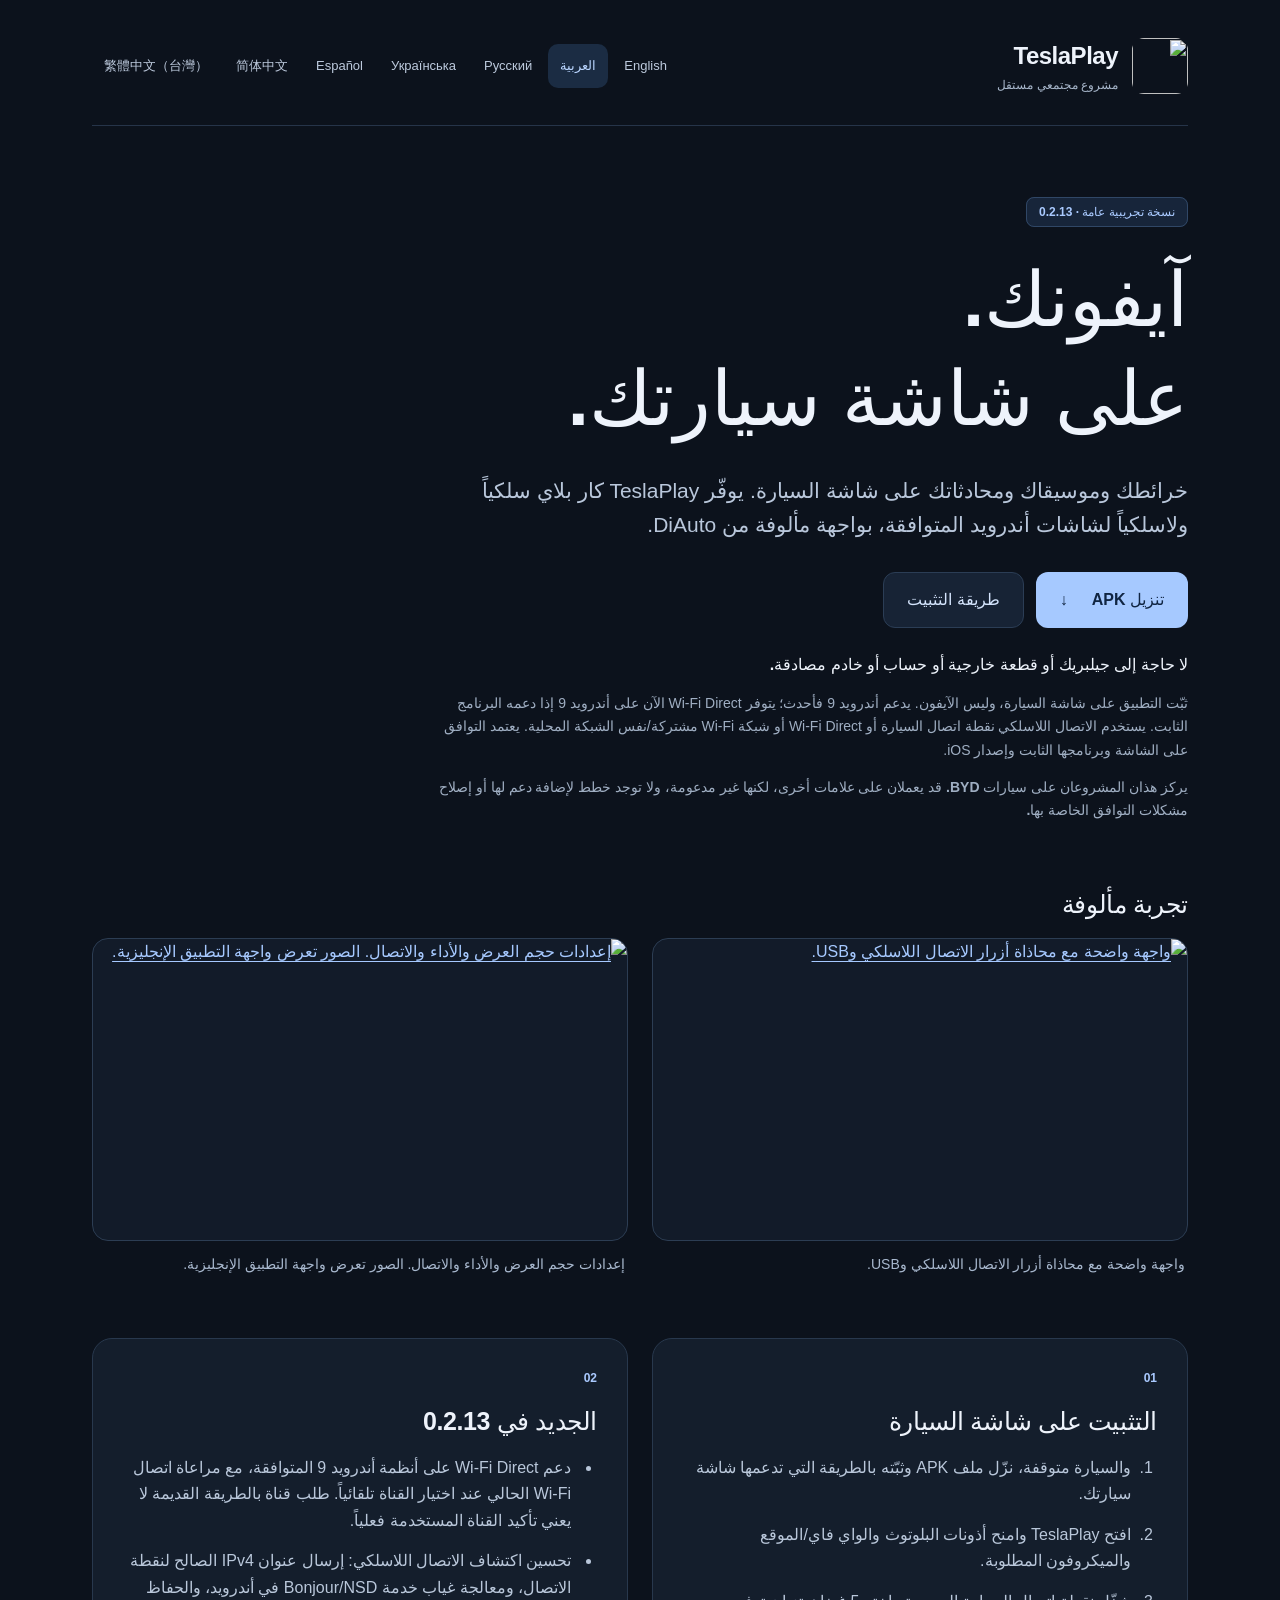
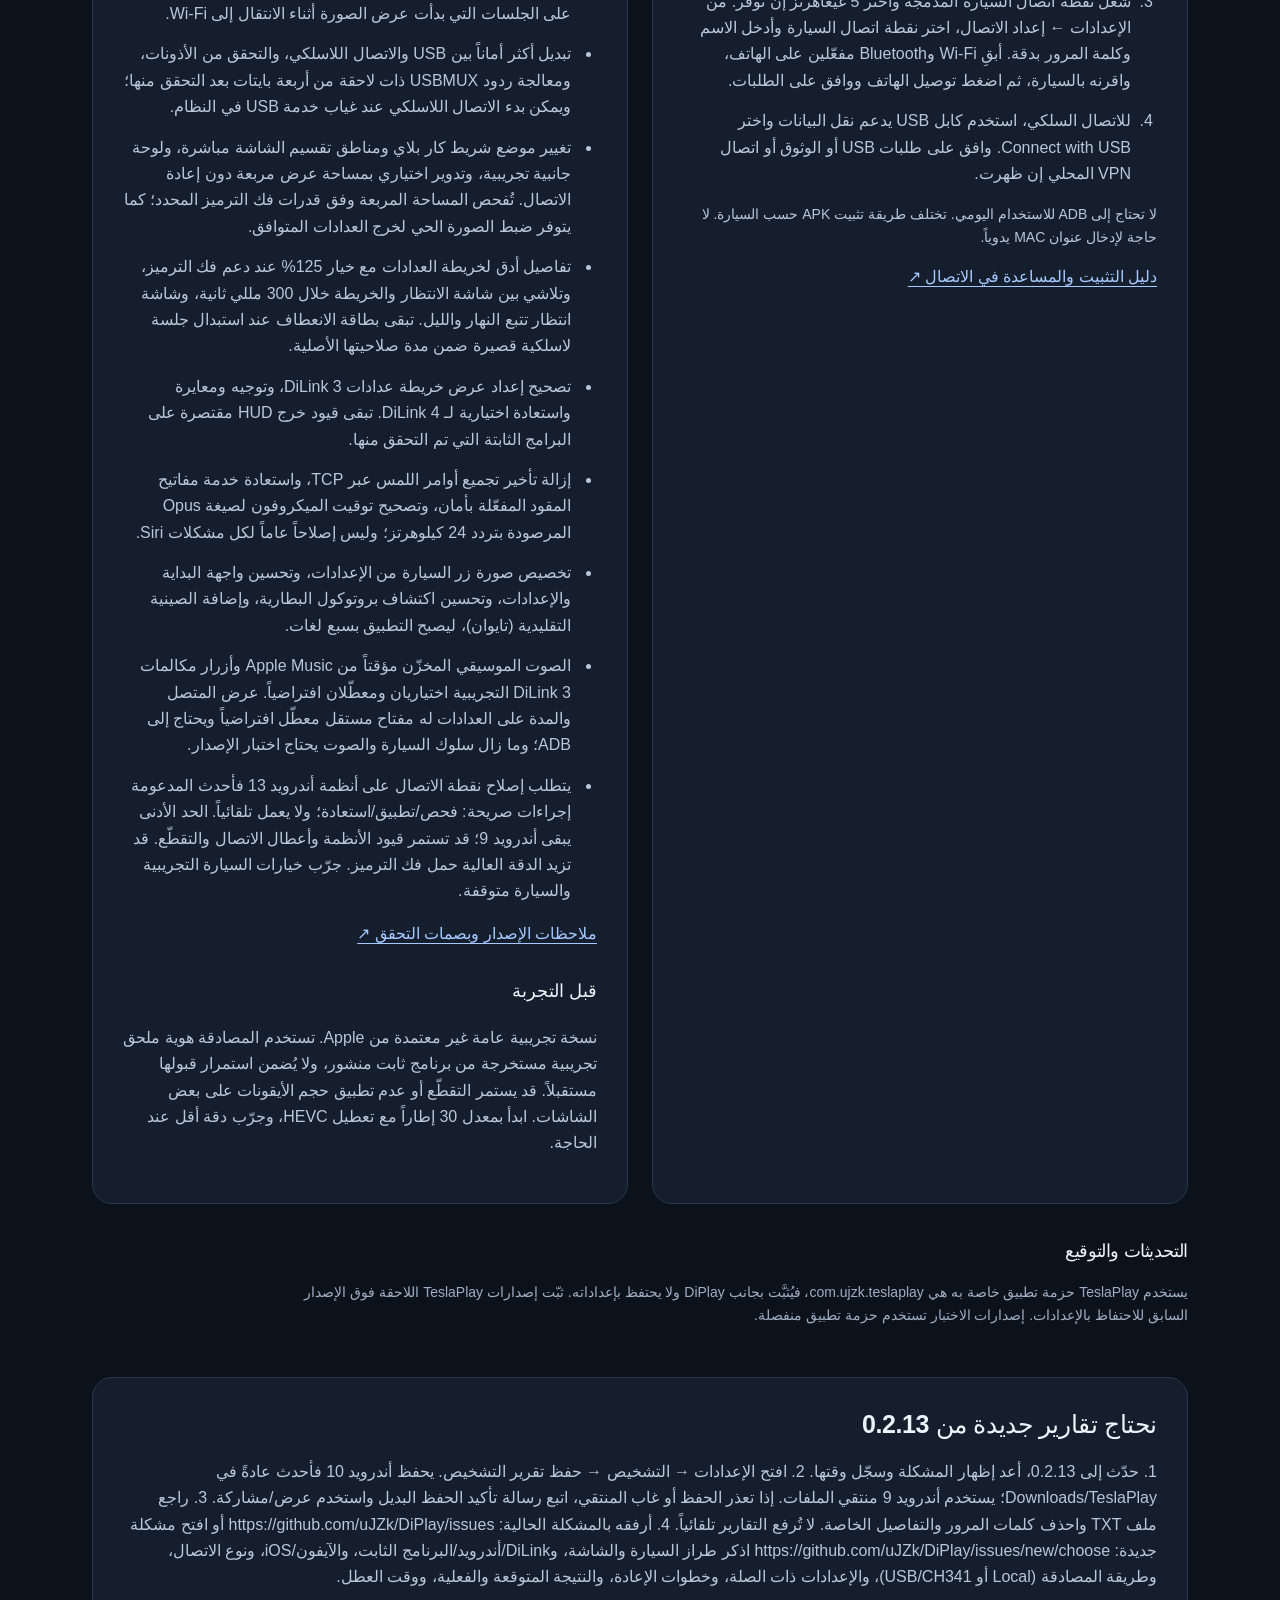
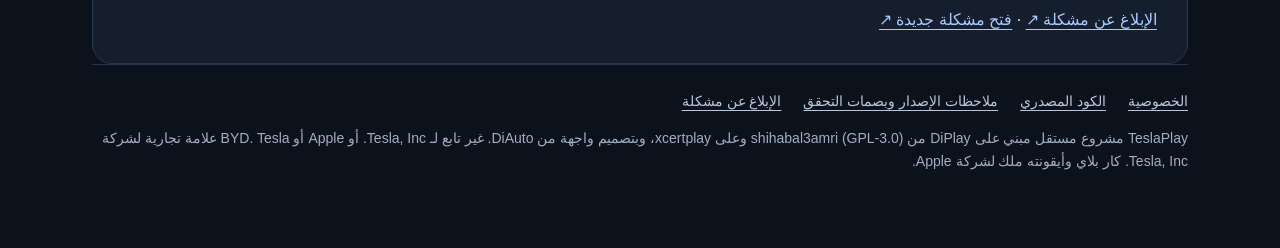
==== site/ar/index.html @ d940fe67 "Rename the project to TeslaPlay with its own application ID Every name a user sees is now TeslaPlay." ====
<!doctype html>
<html lang="ar" dir="rtl"><head><meta charset="utf-8"><meta name="viewport" content="width=device-width,initial-scale=1">
<title>TeslaPlay · تنزيل APK</title><meta name="description" content="خرائطك وموسيقاك ومحادثاتك على شاشة السيارة. يوفّر TeslaPlay كار بلاي سلكياً ولاسلكياً لشاشات أندرويد المتوافقة، بواجهة مألوفة من DiAuto."><meta name="theme-color" content="#0c121c">
<link rel="icon" href="../assets/icon.png"><link rel="stylesheet" href="../assets/site.css"><link rel="canonical" href="https://ujzk.github.io/DiPlay/ar/"><link rel="alternate" hreflang="en" href="https://ujzk.github.io/DiPlay/"><link rel="alternate" hreflang="ar" href="https://ujzk.github.io/DiPlay/ar/"><link rel="alternate" hreflang="ru" href="https://ujzk.github.io/DiPlay/ru/"><link rel="alternate" hreflang="uk" href="https://ujzk.github.io/DiPlay/uk/"><link rel="alternate" hreflang="es" href="https://ujzk.github.io/DiPlay/es/"><link rel="alternate" hreflang="zh-Hans" href="https://ujzk.github.io/DiPlay/zh-Hans/"><link rel="alternate" hreflang="zh-Hant" href="https://ujzk.github.io/DiPlay/zh-Hant/">
<meta property="og:title" content="TeslaPlay — CarPlay receiver for Android"><meta property="og:description" content="لا حاجة إلى جيلبريك أو قطعة خارجية أو حساب أو خادم مصادقة."><meta property="og:image" content="https://ujzk.github.io/DiPlay/assets/home.png"><meta property="og:url" content="https://ujzk.github.io/DiPlay/ar/"><meta property="og:type" content="website">
</head><body><main>
<header><a class="brand" href="../"><img src="../assets/icon.png" width="56" height="56" alt=""><span><strong>TeslaPlay</strong><small>مشروع مجتمعي مستقل</small></span></a><nav class="languages" aria-label="Language"><a href="../" lang="en" hreflang="en" dir="auto">English</a><a href="../ar/" lang="ar" hreflang="ar" dir="auto" aria-current="page">العربية</a><a href="../ru/" lang="ru" hreflang="ru" dir="auto">Русский</a><a href="../uk/" lang="uk" hreflang="uk" dir="auto">Українська</a><a href="../es/" lang="es" hreflang="es" dir="auto">Español</a><a href="../zh-Hans/" lang="zh-Hans" hreflang="zh-Hans" dir="auto">简体中文</a><a href="../zh-Hant/" lang="zh-Hant" hreflang="zh-Hant" dir="auto">繁體中文（台灣）</a></nav></header>
<section class="hero"><span class="badge">نسخة تجريبية عامة · <bdi>0.2.13</bdi></span><h1>آيفونك.<br>على شاشة سيارتك.</h1><p class="intro">خرائطك وموسيقاك ومحادثاتك على شاشة السيارة. يوفّر TeslaPlay كار بلاي سلكياً ولاسلكياً لشاشات أندرويد المتوافقة، بواجهة مألوفة من DiAuto.</p><div class="actions"><a class="button" href="https://github.com/uJZk/DiPlay/releases/latest">تنزيل APK <span aria-hidden="true">↓</span></a><a class="button secondary" href="#install">طريقة التثبيت</a></div><p class="promise">لا حاجة إلى جيلبريك أو قطعة خارجية أو حساب أو خادم مصادقة.</p><p class="note">ثبّت التطبيق على شاشة السيارة، وليس الآيفون. يدعم أندرويد 9 فأحدث؛ يتوفر Wi-Fi Direct الآن على أندرويد 9 إذا دعمه البرنامج الثابت. يستخدم الاتصال اللاسلكي نقطة اتصال السيارة أو Wi-Fi Direct أو شبكة Wi-Fi مشتركة/نفس الشبكة المحلية. يعتمد التوافق على الشاشة وبرنامجها الثابت وإصدار iOS.</p><p class="note support-scope"><strong>يركز هذان المشروعان على سيارات BYD. قد يعملان على علامات أخرى، لكنها غير مدعومة، ولا توجد خطط لإضافة دعم لها أو إصلاح مشكلات التوافق الخاصة بها.</strong></p></section>
<section class="gallery"><h2>تجربة مألوفة</h2><div class="screens"><figure><a href="../assets/home.png"><img src="../assets/home.png" width="1920" height="1080" loading="lazy" alt="واجهة واضحة مع محاذاة أزرار الاتصال اللاسلكي وUSB."></a><figcaption>واجهة واضحة مع محاذاة أزرار الاتصال اللاسلكي وUSB.</figcaption></figure><figure><a href="../assets/settings.png"><img src="../assets/settings.png" width="1920" height="1080" loading="lazy" alt="إعدادات حجم العرض والأداء والاتصال. الصور تعرض واجهة التطبيق الإنجليزية."></a><figcaption>إعدادات حجم العرض والأداء والاتصال. الصور تعرض واجهة التطبيق الإنجليزية.</figcaption></figure></div></section>
<div class="grid"><section class="card" id="install"><span class="eyebrow">01</span><h2>التثبيت على شاشة السيارة</h2><ol><li>والسيارة متوقفة، نزّل ملف APK وثبّته بالطريقة التي تدعمها شاشة سيارتك.</li><li>افتح TeslaPlay وامنح أذونات البلوتوث والواي فاي/الموقع والميكروفون المطلوبة.</li><li>شغّل نقطة اتصال السيارة المدمجة واختر 5 غيغاهرتز إن توفر. من الإعدادات ← إعداد الاتصال، اختر نقطة اتصال السيارة وأدخل الاسم وكلمة المرور بدقة. أبقِ Wi-Fi وBluetooth مفعّلين على الهاتف، واقرنه بالسيارة، ثم اضغط توصيل الهاتف ووافق على الطلبات.</li><li>للاتصال السلكي، استخدم كابل USB يدعم نقل البيانات واختر Connect with USB. وافق على طلبات USB أو الوثوق أو اتصال VPN المحلي إن ظهرت.</li></ol><p class="note">لا تحتاج إلى ADB للاستخدام اليومي. تختلف طريقة تثبيت APK حسب السيارة. لا حاجة لإدخال عنوان MAC يدوياً.</p><a href="https://github.com/uJZk/DiPlay/blob/main/docs/INSTALL.md">دليل التثبيت والمساعدة في الاتصال ↗</a></section>
<section class="card"><span class="eyebrow">02</span><h2>الجديد في 0.2.13</h2><ul><li>دعم Wi-Fi Direct على أنظمة أندرويد 9 المتوافقة، مع مراعاة اتصال Wi-Fi الحالي عند اختيار القناة تلقائياً. طلب قناة بالطريقة القديمة لا يعني تأكيد القناة المستخدمة فعلياً.</li><li>تحسين اكتشاف الاتصال اللاسلكي: إرسال عنوان IPv4 الصالح لنقطة الاتصال، ومعالجة غياب خدمة Bonjour/NSD في أندرويد، والحفاظ على الجلسات التي بدأت عرض الصورة أثناء الانتقال إلى Wi-Fi.</li><li>تبديل أكثر أماناً بين USB والاتصال اللاسلكي، والتحقق من الأذونات، ومعالجة ردود USBMUX ذات لاحقة من أربعة بايتات بعد التحقق منها؛ ويمكن بدء الاتصال اللاسلكي عند غياب خدمة USB في النظام.</li><li>تغيير موضع شريط كار بلاي ومناطق تقسيم الشاشة مباشرة، ولوحة جانبية تجريبية، وتدوير اختياري بمساحة عرض مربعة دون إعادة الاتصال. تُفحص المساحة المربعة وفق قدرات فك الترميز المحدد؛ كما يتوفر ضبط الصورة الحي لخرج العدادات المتوافق.</li><li>تفاصيل أدق لخريطة العدادات مع خيار 125% عند دعم فك الترميز، وتلاشي بين شاشة الانتظار والخريطة خلال 300 مللي ثانية، وشاشة انتظار تتبع النهار والليل. تبقى بطاقة الانعطاف عند استبدال جلسة لاسلكية قصيرة ضمن مدة صلاحيتها الأصلية.</li><li>تصحيح إعداد عرض خريطة عدادات DiLink 3، وتوجيه ومعايرة واستعادة اختيارية لـ DiLink 4. تبقى قيود خرج HUD مقتصرة على البرامج الثابتة التي تم التحقق منها.</li><li>إزالة تأخير تجميع أوامر اللمس عبر TCP، واستعادة خدمة مفاتيح المقود المفعّلة بأمان، وتصحيح توقيت الميكروفون لصيغة Opus المرصودة بتردد 24 كيلوهرتز؛ وليس إصلاحاً عاماً لكل مشكلات Siri.</li><li>تخصيص صورة زر السيارة من الإعدادات، وتحسين واجهة البداية والإعدادات، وتحسين اكتشاف بروتوكول البطارية، وإضافة الصينية التقليدية (تايوان)، ليصبح التطبيق بسبع لغات.</li><li>الصوت الموسيقي المخزّن مؤقتاً من Apple Music وأزرار مكالمات DiLink 3 التجريبية اختياريان ومعطّلان افتراضياً. عرض المتصل والمدة على العدادات له مفتاح مستقل معطّل افتراضياً ويحتاج إلى ADB؛ وما زال سلوك السيارة والصوت يحتاج اختبار الإصدار.</li><li>يتطلب إصلاح نقطة الاتصال على أنظمة أندرويد 13 فأحدث المدعومة إجراءات صريحة: فحص/تطبيق/استعادة؛ ولا يعمل تلقائياً. الحد الأدنى يبقى أندرويد 9؛ قد تستمر قيود الأنظمة وأعطال الاتصال والتقطّع. قد تزيد الدقة العالية حمل فك الترميز. جرّب خيارات السيارة التجريبية والسيارة متوقفة.</li></ul><a href="https://github.com/uJZk/DiPlay/releases">ملاحظات الإصدار وبصمات التحقق ↗</a><h3>قبل التجربة</h3><p>نسخة تجريبية عامة غير معتمدة من Apple. تستخدم المصادقة هوية ملحق تجريبية مستخرجة من برنامج ثابت منشور، ولا يُضمن استمرار قبولها مستقبلاً. قد يستمر التقطّع أو عدم تطبيق حجم الأيقونات على بعض الشاشات. ابدأ بمعدل 30 إطاراً مع تعطيل HEVC، وجرّب دقة أقل عند الحاجة.</p></section></div>
<section class="signing"><h2>التحديثات والتوقيع</h2><p>يستخدم TeslaPlay حزمة تطبيق خاصة به هي com.ujzk.teslaplay، فيُثبَّت بجانب DiPlay ولا يحتفظ بإعداداته. ثبّت إصدارات TeslaPlay اللاحقة فوق الإصدار السابق للاحتفاظ بالإعدادات. إصدارات الاختبار تستخدم حزمة تطبيق منفصلة.</p></section>
<section class="card"><h2>نحتاج تقارير جديدة من 0.2.13</h2><p>1. حدّث إلى 0.2.13، أعد إظهار المشكلة وسجّل وقتها. 2. افتح الإعدادات → التشخيص → حفظ تقرير التشخيص. يحفظ أندرويد 10 فأحدث عادةً في Downloads/TeslaPlay؛ يستخدم أندرويد 9 منتقي الملفات. إذا تعذر الحفظ أو غاب المنتقي، اتبع رسالة تأكيد الحفظ البديل واستخدم عرض/مشاركة. 3. راجع ملف TXT واحذف كلمات المرور والتفاصيل الخاصة. لا تُرفع التقارير تلقائياً. 4. أرفقه بالمشكلة الحالية: https://github.com/uJZk/DiPlay/issues أو افتح مشكلة جديدة: https://github.com/uJZk/DiPlay/issues/new/choose اذكر طراز السيارة والشاشة، وDiLink/أندرويد/البرنامج الثابت، والآيفون/iOS، ونوع الاتصال، وطريقة المصادقة (Local أو USB/CH341)، والإعدادات ذات الصلة، وخطوات الإعادة، والنتيجة المتوقعة والفعلية، ووقت العطل.</p><a href="https://github.com/uJZk/DiPlay/issues">الإبلاغ عن مشكلة ↗</a> · <a href="https://github.com/uJZk/DiPlay/issues/new/choose">فتح مشكلة جديدة ↗</a></section>
<footer><nav><a href="https://github.com/uJZk/DiPlay/blob/main/docs/PRIVACY.md">الخصوصية</a><a href="https://github.com/uJZk/DiPlay">الكود المصدري</a><a href="https://github.com/uJZk/DiPlay/releases">ملاحظات الإصدار وبصمات التحقق</a><a href="https://github.com/uJZk/DiPlay/issues">الإبلاغ عن مشكلة</a></nav><p>TeslaPlay مشروع مستقل مبني على DiPlay من shihabal3amri (GPL-3.0) وعلى xcertplay، وبتصميم واجهة من DiAuto. غير تابع لـ Tesla, Inc. أو Apple أو BYD. Tesla علامة تجارية لشركة Tesla, Inc. كار بلاي وأيقونته ملك لشركة Apple.</p></footer>
</main></body></html>
---- site/assets/site.css ----
:root{color-scheme:dark;font-family:Inter,-apple-system,BlinkMacSystemFont,"Segoe UI",Arial,sans-serif;background:#0c121c;color:#eef3fb;font-synthesis:none}*{box-sizing:border-box}html{scroll-behavior:smooth}body{margin:0;line-height:1.65}main{max-width:1160px;margin:auto;padding:36px 32px}a{color:#a6c9ff;text-underline-offset:4px}a:focus-visible{outline:3px solid #a6c9ff;outline-offset:5px}header{display:flex;align-items:center;justify-content:space-between;gap:24px;flex-wrap:wrap;padding-bottom:30px;border-bottom:1px solid #263449}.brand{display:flex;align-items:center;gap:14px;text-decoration:none;color:inherit}.brand strong{font-size:24px;letter-spacing:-.5px}.brand small{display:block;color:#a8b7cb;font-size:12px}.languages{display:flex;flex-wrap:wrap;gap:4px}.languages a{font-size:13px;min-height:44px;display:flex;align-items:center;padding:8px 12px;border-radius:10px;text-decoration:none;color:#bdcadd}.languages a[aria-current]{background:#1b2c43;color:#b9d5ff}.hero{padding:72px 0 52px;max-width:850px}.badge,.eyebrow{font-size:12px;font-weight:700;letter-spacing:2px;color:#aacaff}.badge{padding:7px 12px;background:#17253a;border:1px solid #304766;border-radius:8px}h1{font-size:clamp(40px,6.5vw,76px);line-height:1.1;letter-spacing:-2.5px;margin:26px 0}h2{font-size:25px;line-height:1.3;letter-spacing:-.4px;margin:0 0 18px}h3{font-size:18px;margin-top:30px}.intro{font-size:21px;line-height:1.6;color:#b9c7db;max-width:740px}.actions{display:flex;gap:12px;flex-wrap:wrap;margin:30px 0 24px}.button{display:inline-flex;align-items:center;justify-content:center;gap:24px;background:#a6c9ff;color:#102542;border:1px solid transparent;border-radius:12px;padding:14px 23px;min-height:52px;text-decoration:none;font-weight:650}.button:hover{background:#bed8ff}.button.secondary{background:#172335;border-color:#2b3d55;color:#d4e4fc}.button.secondary:hover{background:#223650}.promise{font-size:16px;font-weight:600;margin-bottom:8px}.note{font-size:14px;color:#9faec2;max-width:760px}.gallery{margin-bottom:50px}.screens{display:grid;grid-template-columns:1fr 1fr;gap:24px}figure{margin:0;min-width:0}figure:first-child{grid-column:1/-1}figure img{width:100%;height:auto;display:block;border:1px solid #2c3d53;border-radius:16px;background:#121b29}figcaption{font-size:14px;color:#a8b8ce;padding:12px 3px}.grid{display:grid;grid-template-columns:1fr 1fr;gap:24px}.card{background:#141e2c;border:1px solid #28384d;border-radius:20px;padding:30px}.eyebrow{display:block;margin-bottom:16px}li{padding-inline-start:4px;margin-bottom:14px}ol,ul{padding-inline-start:22px;color:#b9c7da}.card p{color:#b9c7da}.updates{display:flex;align-items:center;justify-content:space-between;gap:28px;margin-top:24px}.updates h2{margin-bottom:8px}.updates p{margin:0}.updates .button{flex-shrink:0}.signing{padding:36px 0;max-width:900px}.signing h2{font-size:18px}.signing p,footer{font-size:14px;color:#9faec2}footer{border-top:1px solid #263449;padding:25px 0}footer nav{display:flex;flex-wrap:wrap;gap:22px}footer a{color:#b9c7da}html[dir=rtl] h1{letter-spacing:0;line-height:1.3}html[dir=rtl] .badge{letter-spacing:0}@media(max-width:700px){main{padding:24px 20px}.hero{padding:42px 0 30px}h1{letter-spacing:-1px}.intro{font-size:18px}.screens,.grid{grid-template-columns:1fr}.card{padding:24px}.updates{align-items:flex-start;flex-direction:column}header{gap:18px}.languages a{padding:8px 10px}.gallery{margin-bottom:32px}}@media(prefers-reduced-motion:reduce){html{scroll-behavior:auto}}

/* TeslaPlay: two actual app screenshots, equal columns. */
figure:first-child{grid-column:auto}.brand img{border-radius:12px}html[dir=rtl] .eyebrow{letter-spacing:0}@media(max-width:700px){figure:first-child{grid-column:1/-1}}

/* Keep complete diagnostic URLs readable on narrow screens. */
.card p{overflow-wrap:anywhere}
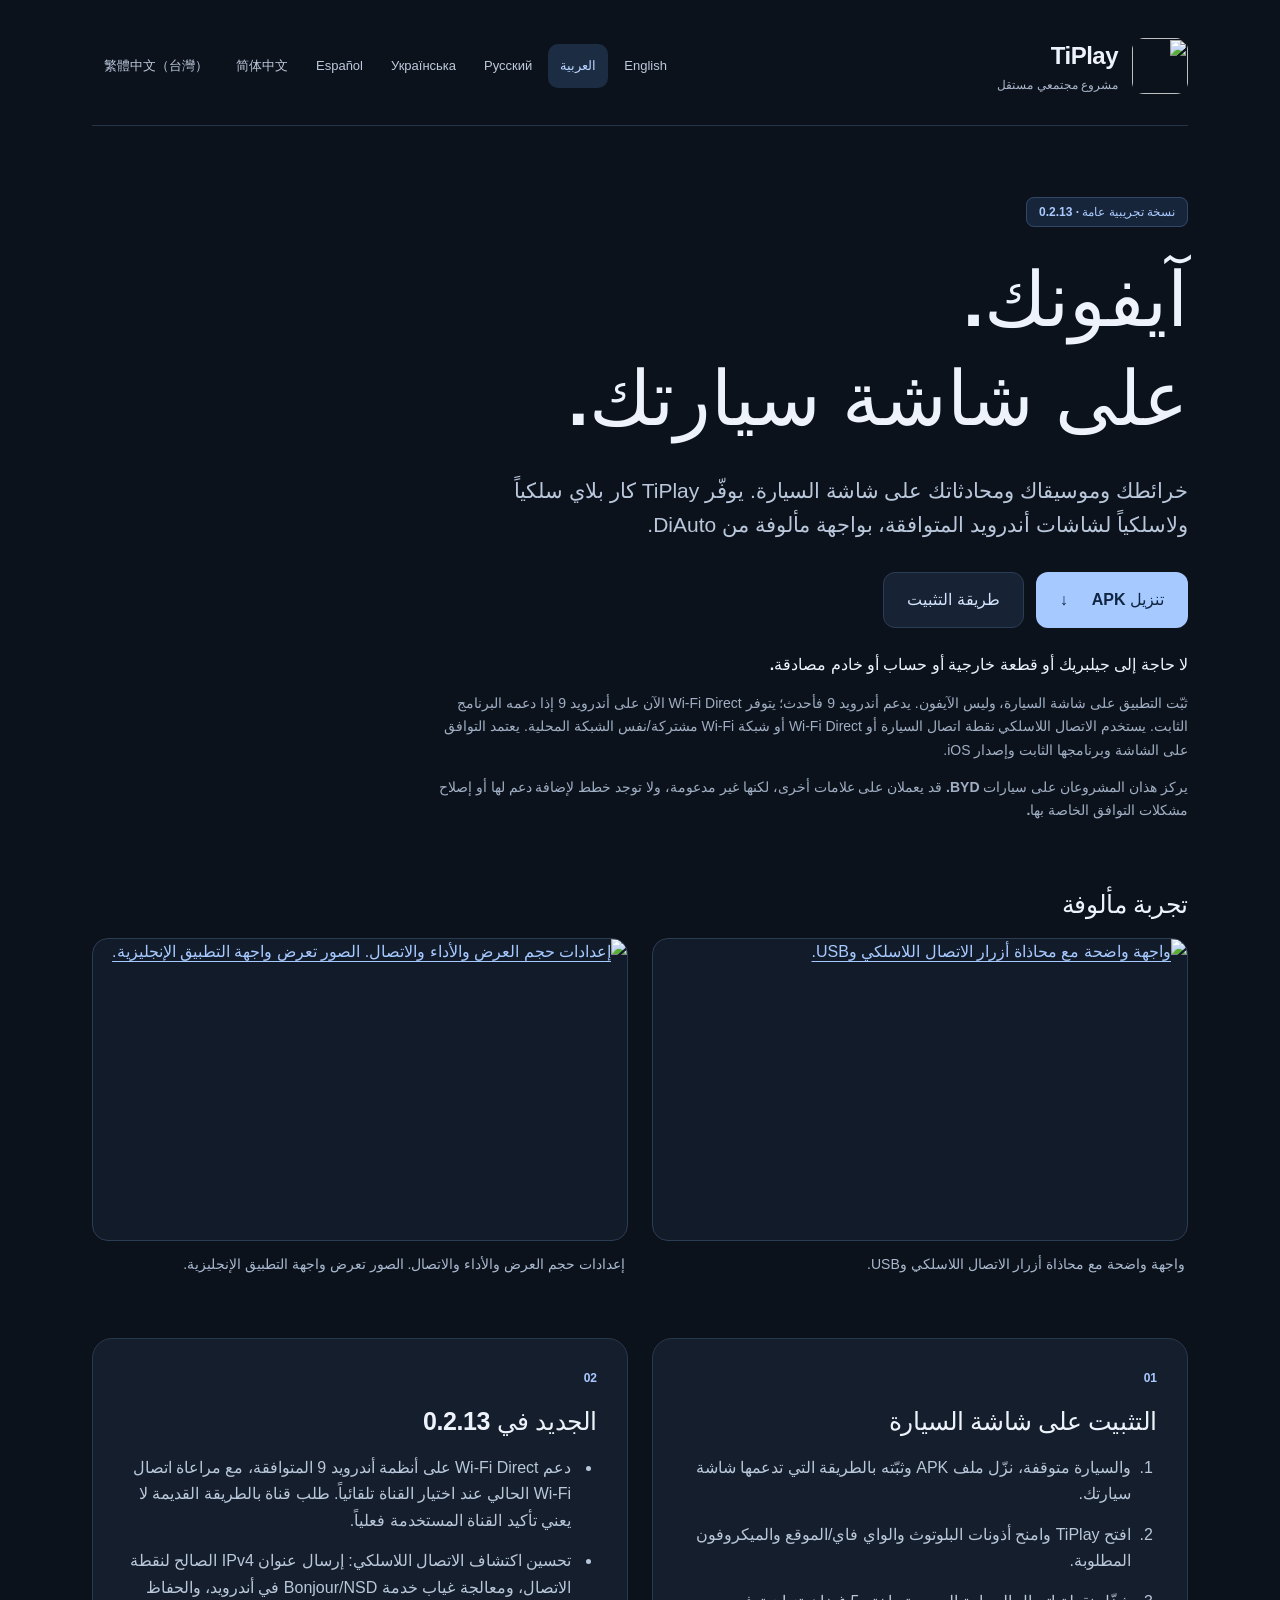
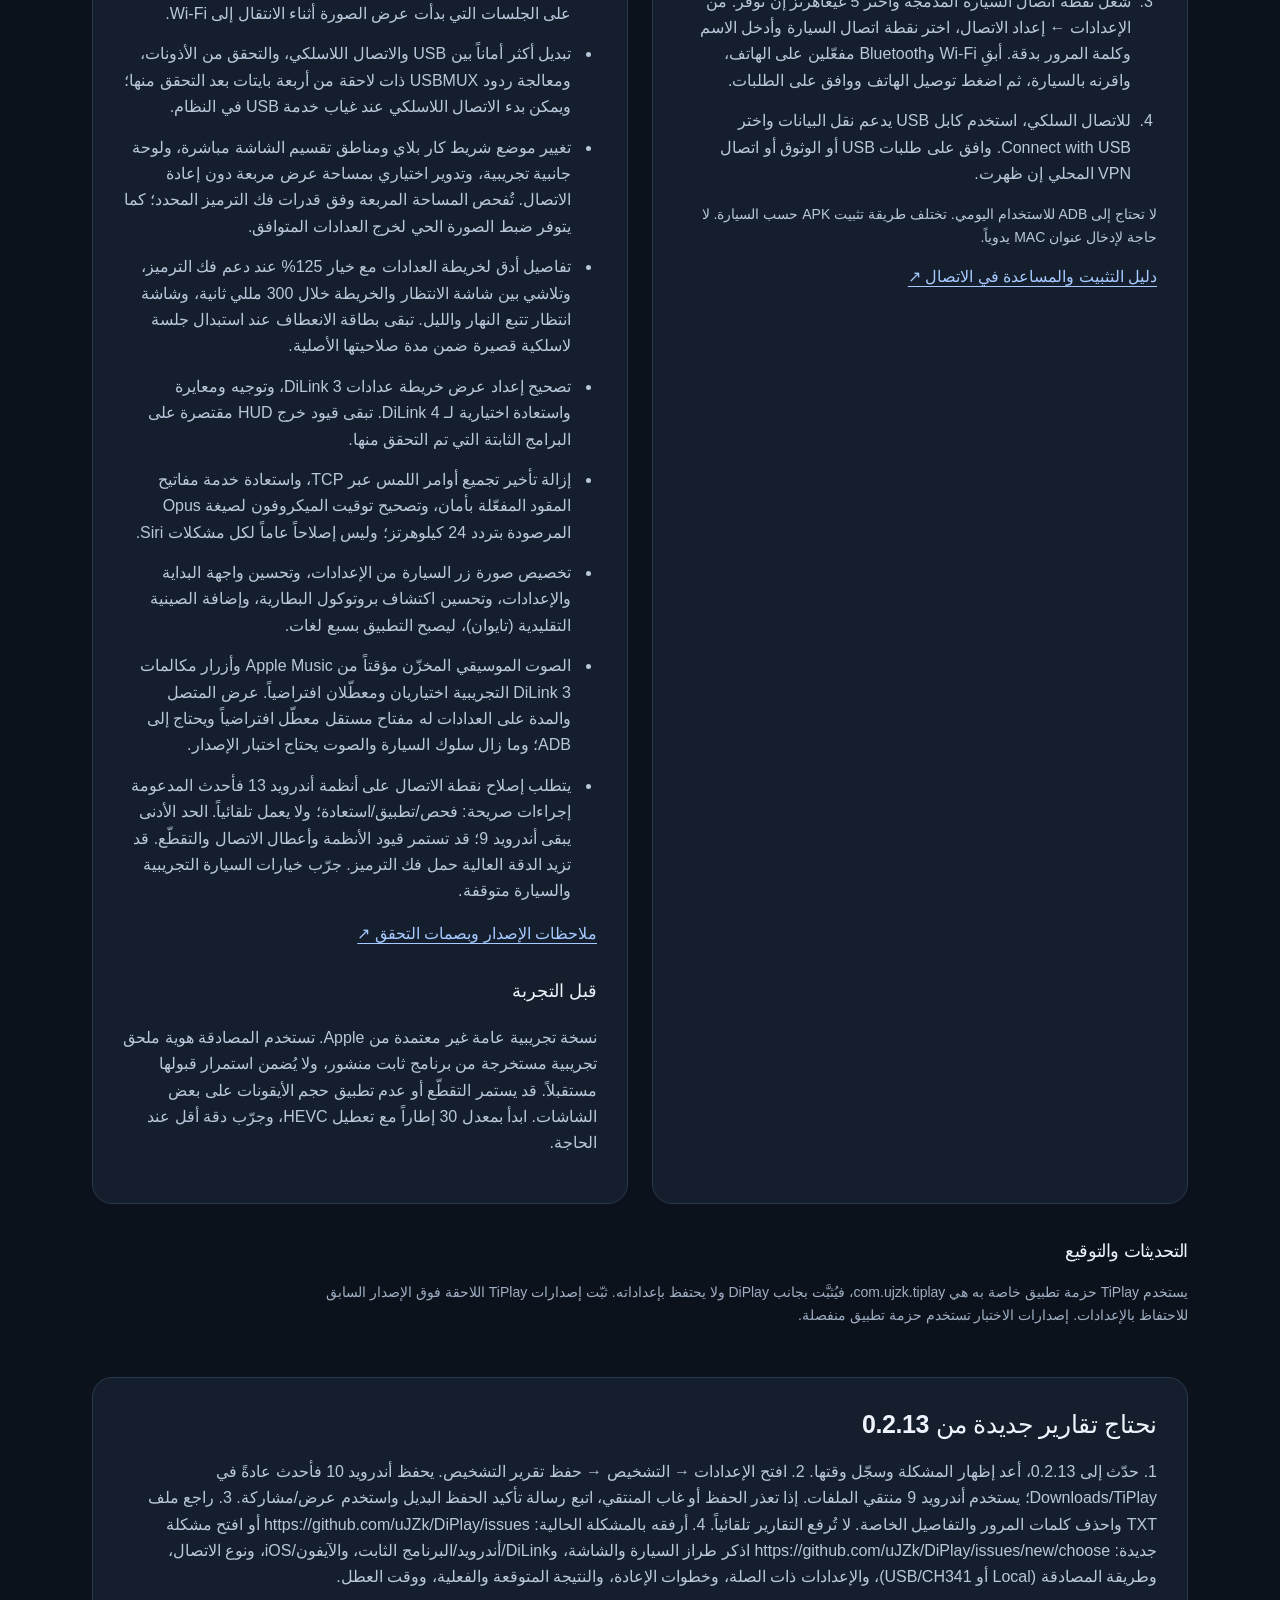
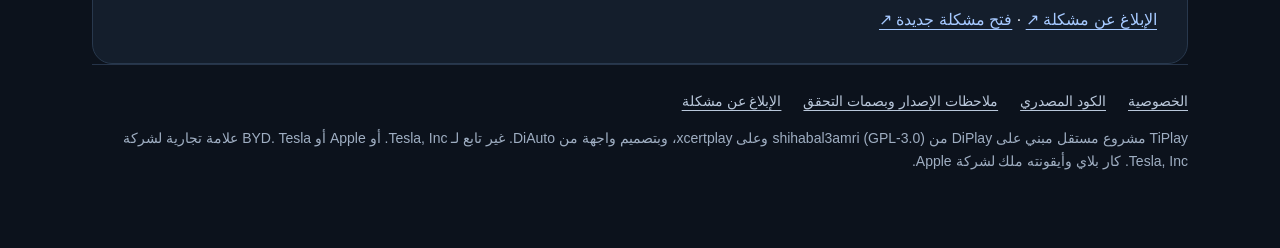
==== commit 8eb3bfb5: "Rename TeslaPlay to TiPlay The product name no longer uses the Tesla trademark. The app ID becomes c" ====
--- a/site/ar/index.html
+++ b/site/ar/index.html
@@ -1,15 +1,15 @@
 <!doctype html>
 <html lang="ar" dir="rtl"><head><meta charset="utf-8"><meta name="viewport" content="width=device-width,initial-scale=1">
-<title>TeslaPlay · تنزيل APK</title><meta name="description" content="خرائطك وموسيقاك ومحادثاتك على شاشة السيارة. يوفّر TeslaPlay كار بلاي سلكياً ولاسلكياً لشاشات أندرويد المتوافقة، بواجهة مألوفة من DiAuto."><meta name="theme-color" content="#0c121c">
+<title>TiPlay · تنزيل APK</title><meta name="description" content="خرائطك وموسيقاك ومحادثاتك على شاشة السيارة. يوفّر TiPlay كار بلاي سلكياً ولاسلكياً لشاشات أندرويد المتوافقة، بواجهة مألوفة من DiAuto."><meta name="theme-color" content="#0c121c">
 <link rel="icon" href="../assets/icon.png"><link rel="stylesheet" href="../assets/site.css"><link rel="canonical" href="https://ujzk.github.io/DiPlay/ar/"><link rel="alternate" hreflang="en" href="https://ujzk.github.io/DiPlay/"><link rel="alternate" hreflang="ar" href="https://ujzk.github.io/DiPlay/ar/"><link rel="alternate" hreflang="ru" href="https://ujzk.github.io/DiPlay/ru/"><link rel="alternate" hreflang="uk" href="https://ujzk.github.io/DiPlay/uk/"><link rel="alternate" hreflang="es" href="https://ujzk.github.io/DiPlay/es/"><link rel="alternate" hreflang="zh-Hans" href="https://ujzk.github.io/DiPlay/zh-Hans/"><link rel="alternate" hreflang="zh-Hant" href="https://ujzk.github.io/DiPlay/zh-Hant/">
-<meta property="og:title" content="TeslaPlay — CarPlay receiver for Android"><meta property="og:description" content="لا حاجة إلى جيلبريك أو قطعة خارجية أو حساب أو خادم مصادقة."><meta property="og:image" content="https://ujzk.github.io/DiPlay/assets/home.png"><meta property="og:url" content="https://ujzk.github.io/DiPlay/ar/"><meta property="og:type" content="website">
+<meta property="og:title" content="TiPlay — CarPlay receiver for Android"><meta property="og:description" content="لا حاجة إلى جيلبريك أو قطعة خارجية أو حساب أو خادم مصادقة."><meta property="og:image" content="https://ujzk.github.io/DiPlay/assets/home.png"><meta property="og:url" content="https://ujzk.github.io/DiPlay/ar/"><meta property="og:type" content="website">
 </head><body><main>
-<header><a class="brand" href="../"><img src="../assets/icon.png" width="56" height="56" alt=""><span><strong>TeslaPlay</strong><small>مشروع مجتمعي مستقل</small></span></a><nav class="languages" aria-label="Language"><a href="../" lang="en" hreflang="en" dir="auto">English</a><a href="../ar/" lang="ar" hreflang="ar" dir="auto" aria-current="page">العربية</a><a href="../ru/" lang="ru" hreflang="ru" dir="auto">Русский</a><a href="../uk/" lang="uk" hreflang="uk" dir="auto">Українська</a><a href="../es/" lang="es" hreflang="es" dir="auto">Español</a><a href="../zh-Hans/" lang="zh-Hans" hreflang="zh-Hans" dir="auto">简体中文</a><a href="../zh-Hant/" lang="zh-Hant" hreflang="zh-Hant" dir="auto">繁體中文（台灣）</a></nav></header>
-<section class="hero"><span class="badge">نسخة تجريبية عامة · <bdi>0.2.13</bdi></span><h1>آيفونك.<br>على شاشة سيارتك.</h1><p class="intro">خرائطك وموسيقاك ومحادثاتك على شاشة السيارة. يوفّر TeslaPlay كار بلاي سلكياً ولاسلكياً لشاشات أندرويد المتوافقة، بواجهة مألوفة من DiAuto.</p><div class="actions"><a class="button" href="https://github.com/uJZk/DiPlay/releases/latest">تنزيل APK <span aria-hidden="true">↓</span></a><a class="button secondary" href="#install">طريقة التثبيت</a></div><p class="promise">لا حاجة إلى جيلبريك أو قطعة خارجية أو حساب أو خادم مصادقة.</p><p class="note">ثبّت التطبيق على شاشة السيارة، وليس الآيفون. يدعم أندرويد 9 فأحدث؛ يتوفر Wi-Fi Direct الآن على أندرويد 9 إذا دعمه البرنامج الثابت. يستخدم الاتصال اللاسلكي نقطة اتصال السيارة أو Wi-Fi Direct أو شبكة Wi-Fi مشتركة/نفس الشبكة المحلية. يعتمد التوافق على الشاشة وبرنامجها الثابت وإصدار iOS.</p><p class="note support-scope"><strong>يركز هذان المشروعان على سيارات BYD. قد يعملان على علامات أخرى، لكنها غير مدعومة، ولا توجد خطط لإضافة دعم لها أو إصلاح مشكلات التوافق الخاصة بها.</strong></p></section>
+<header><a class="brand" href="../"><img src="../assets/icon.png" width="56" height="56" alt=""><span><strong>TiPlay</strong><small>مشروع مجتمعي مستقل</small></span></a><nav class="languages" aria-label="Language"><a href="../" lang="en" hreflang="en" dir="auto">English</a><a href="../ar/" lang="ar" hreflang="ar" dir="auto" aria-current="page">العربية</a><a href="../ru/" lang="ru" hreflang="ru" dir="auto">Русский</a><a href="../uk/" lang="uk" hreflang="uk" dir="auto">Українська</a><a href="../es/" lang="es" hreflang="es" dir="auto">Español</a><a href="../zh-Hans/" lang="zh-Hans" hreflang="zh-Hans" dir="auto">简体中文</a><a href="../zh-Hant/" lang="zh-Hant" hreflang="zh-Hant" dir="auto">繁體中文（台灣）</a></nav></header>
+<section class="hero"><span class="badge">نسخة تجريبية عامة · <bdi>0.2.13</bdi></span><h1>آيفونك.<br>على شاشة سيارتك.</h1><p class="intro">خرائطك وموسيقاك ومحادثاتك على شاشة السيارة. يوفّر TiPlay كار بلاي سلكياً ولاسلكياً لشاشات أندرويد المتوافقة، بواجهة مألوفة من DiAuto.</p><div class="actions"><a class="button" href="https://github.com/uJZk/DiPlay/releases/latest">تنزيل APK <span aria-hidden="true">↓</span></a><a class="button secondary" href="#install">طريقة التثبيت</a></div><p class="promise">لا حاجة إلى جيلبريك أو قطعة خارجية أو حساب أو خادم مصادقة.</p><p class="note">ثبّت التطبيق على شاشة السيارة، وليس الآيفون. يدعم أندرويد 9 فأحدث؛ يتوفر Wi-Fi Direct الآن على أندرويد 9 إذا دعمه البرنامج الثابت. يستخدم الاتصال اللاسلكي نقطة اتصال السيارة أو Wi-Fi Direct أو شبكة Wi-Fi مشتركة/نفس الشبكة المحلية. يعتمد التوافق على الشاشة وبرنامجها الثابت وإصدار iOS.</p><p class="note support-scope"><strong>يركز هذان المشروعان على سيارات BYD. قد يعملان على علامات أخرى، لكنها غير مدعومة، ولا توجد خطط لإضافة دعم لها أو إصلاح مشكلات التوافق الخاصة بها.</strong></p></section>
 <section class="gallery"><h2>تجربة مألوفة</h2><div class="screens"><figure><a href="../assets/home.png"><img src="../assets/home.png" width="1920" height="1080" loading="lazy" alt="واجهة واضحة مع محاذاة أزرار الاتصال اللاسلكي وUSB."></a><figcaption>واجهة واضحة مع محاذاة أزرار الاتصال اللاسلكي وUSB.</figcaption></figure><figure><a href="../assets/settings.png"><img src="../assets/settings.png" width="1920" height="1080" loading="lazy" alt="إعدادات حجم العرض والأداء والاتصال. الصور تعرض واجهة التطبيق الإنجليزية."></a><figcaption>إعدادات حجم العرض والأداء والاتصال. الصور تعرض واجهة التطبيق الإنجليزية.</figcaption></figure></div></section>
-<div class="grid"><section class="card" id="install"><span class="eyebrow">01</span><h2>التثبيت على شاشة السيارة</h2><ol><li>والسيارة متوقفة، نزّل ملف APK وثبّته بالطريقة التي تدعمها شاشة سيارتك.</li><li>افتح TeslaPlay وامنح أذونات البلوتوث والواي فاي/الموقع والميكروفون المطلوبة.</li><li>شغّل نقطة اتصال السيارة المدمجة واختر 5 غيغاهرتز إن توفر. من الإعدادات ← إعداد الاتصال، اختر نقطة اتصال السيارة وأدخل الاسم وكلمة المرور بدقة. أبقِ Wi-Fi وBluetooth مفعّلين على الهاتف، واقرنه بالسيارة، ثم اضغط توصيل الهاتف ووافق على الطلبات.</li><li>للاتصال السلكي، استخدم كابل USB يدعم نقل البيانات واختر Connect with USB. وافق على طلبات USB أو الوثوق أو اتصال VPN المحلي إن ظهرت.</li></ol><p class="note">لا تحتاج إلى ADB للاستخدام اليومي. تختلف طريقة تثبيت APK حسب السيارة. لا حاجة لإدخال عنوان MAC يدوياً.</p><a href="https://github.com/uJZk/DiPlay/blob/main/docs/INSTALL.md">دليل التثبيت والمساعدة في الاتصال ↗</a></section>
+<div class="grid"><section class="card" id="install"><span class="eyebrow">01</span><h2>التثبيت على شاشة السيارة</h2><ol><li>والسيارة متوقفة، نزّل ملف APK وثبّته بالطريقة التي تدعمها شاشة سيارتك.</li><li>افتح TiPlay وامنح أذونات البلوتوث والواي فاي/الموقع والميكروفون المطلوبة.</li><li>شغّل نقطة اتصال السيارة المدمجة واختر 5 غيغاهرتز إن توفر. من الإعدادات ← إعداد الاتصال، اختر نقطة اتصال السيارة وأدخل الاسم وكلمة المرور بدقة. أبقِ Wi-Fi وBluetooth مفعّلين على الهاتف، واقرنه بالسيارة، ثم اضغط توصيل الهاتف ووافق على الطلبات.</li><li>للاتصال السلكي، استخدم كابل USB يدعم نقل البيانات واختر Connect with USB. وافق على طلبات USB أو الوثوق أو اتصال VPN المحلي إن ظهرت.</li></ol><p class="note">لا تحتاج إلى ADB للاستخدام اليومي. تختلف طريقة تثبيت APK حسب السيارة. لا حاجة لإدخال عنوان MAC يدوياً.</p><a href="https://github.com/uJZk/DiPlay/blob/main/docs/INSTALL.md">دليل التثبيت والمساعدة في الاتصال ↗</a></section>
 <section class="card"><span class="eyebrow">02</span><h2>الجديد في 0.2.13</h2><ul><li>دعم Wi-Fi Direct على أنظمة أندرويد 9 المتوافقة، مع مراعاة اتصال Wi-Fi الحالي عند اختيار القناة تلقائياً. طلب قناة بالطريقة القديمة لا يعني تأكيد القناة المستخدمة فعلياً.</li><li>تحسين اكتشاف الاتصال اللاسلكي: إرسال عنوان IPv4 الصالح لنقطة الاتصال، ومعالجة غياب خدمة Bonjour/NSD في أندرويد، والحفاظ على الجلسات التي بدأت عرض الصورة أثناء الانتقال إلى Wi-Fi.</li><li>تبديل أكثر أماناً بين USB والاتصال اللاسلكي، والتحقق من الأذونات، ومعالجة ردود USBMUX ذات لاحقة من أربعة بايتات بعد التحقق منها؛ ويمكن بدء الاتصال اللاسلكي عند غياب خدمة USB في النظام.</li><li>تغيير موضع شريط كار بلاي ومناطق تقسيم الشاشة مباشرة، ولوحة جانبية تجريبية، وتدوير اختياري بمساحة عرض مربعة دون إعادة الاتصال. تُفحص المساحة المربعة وفق قدرات فك الترميز المحدد؛ كما يتوفر ضبط الصورة الحي لخرج العدادات المتوافق.</li><li>تفاصيل أدق لخريطة العدادات مع خيار 125% عند دعم فك الترميز، وتلاشي بين شاشة الانتظار والخريطة خلال 300 مللي ثانية، وشاشة انتظار تتبع النهار والليل. تبقى بطاقة الانعطاف عند استبدال جلسة لاسلكية قصيرة ضمن مدة صلاحيتها الأصلية.</li><li>تصحيح إعداد عرض خريطة عدادات DiLink 3، وتوجيه ومعايرة واستعادة اختيارية لـ DiLink 4. تبقى قيود خرج HUD مقتصرة على البرامج الثابتة التي تم التحقق منها.</li><li>إزالة تأخير تجميع أوامر اللمس عبر TCP، واستعادة خدمة مفاتيح المقود المفعّلة بأمان، وتصحيح توقيت الميكروفون لصيغة Opus المرصودة بتردد 24 كيلوهرتز؛ وليس إصلاحاً عاماً لكل مشكلات Siri.</li><li>تخصيص صورة زر السيارة من الإعدادات، وتحسين واجهة البداية والإعدادات، وتحسين اكتشاف بروتوكول البطارية، وإضافة الصينية التقليدية (تايوان)، ليصبح التطبيق بسبع لغات.</li><li>الصوت الموسيقي المخزّن مؤقتاً من Apple Music وأزرار مكالمات DiLink 3 التجريبية اختياريان ومعطّلان افتراضياً. عرض المتصل والمدة على العدادات له مفتاح مستقل معطّل افتراضياً ويحتاج إلى ADB؛ وما زال سلوك السيارة والصوت يحتاج اختبار الإصدار.</li><li>يتطلب إصلاح نقطة الاتصال على أنظمة أندرويد 13 فأحدث المدعومة إجراءات صريحة: فحص/تطبيق/استعادة؛ ولا يعمل تلقائياً. الحد الأدنى يبقى أندرويد 9؛ قد تستمر قيود الأنظمة وأعطال الاتصال والتقطّع. قد تزيد الدقة العالية حمل فك الترميز. جرّب خيارات السيارة التجريبية والسيارة متوقفة.</li></ul><a href="https://github.com/uJZk/DiPlay/releases">ملاحظات الإصدار وبصمات التحقق ↗</a><h3>قبل التجربة</h3><p>نسخة تجريبية عامة غير معتمدة من Apple. تستخدم المصادقة هوية ملحق تجريبية مستخرجة من برنامج ثابت منشور، ولا يُضمن استمرار قبولها مستقبلاً. قد يستمر التقطّع أو عدم تطبيق حجم الأيقونات على بعض الشاشات. ابدأ بمعدل 30 إطاراً مع تعطيل HEVC، وجرّب دقة أقل عند الحاجة.</p></section></div>
-<section class="signing"><h2>التحديثات والتوقيع</h2><p>يستخدم TeslaPlay حزمة تطبيق خاصة به هي com.ujzk.teslaplay، فيُثبَّت بجانب DiPlay ولا يحتفظ بإعداداته. ثبّت إصدارات TeslaPlay اللاحقة فوق الإصدار السابق للاحتفاظ بالإعدادات. إصدارات الاختبار تستخدم حزمة تطبيق منفصلة.</p></section>
-<section class="card"><h2>نحتاج تقارير جديدة من 0.2.13</h2><p>1. حدّث إلى 0.2.13، أعد إظهار المشكلة وسجّل وقتها. 2. افتح الإعدادات → التشخيص → حفظ تقرير التشخيص. يحفظ أندرويد 10 فأحدث عادةً في Downloads/TeslaPlay؛ يستخدم أندرويد 9 منتقي الملفات. إذا تعذر الحفظ أو غاب المنتقي، اتبع رسالة تأكيد الحفظ البديل واستخدم عرض/مشاركة. 3. راجع ملف TXT واحذف كلمات المرور والتفاصيل الخاصة. لا تُرفع التقارير تلقائياً. 4. أرفقه بالمشكلة الحالية: https://github.com/uJZk/DiPlay/issues أو افتح مشكلة جديدة: https://github.com/uJZk/DiPlay/issues/new/choose اذكر طراز السيارة والشاشة، وDiLink/أندرويد/البرنامج الثابت، والآيفون/iOS، ونوع الاتصال، وطريقة المصادقة (Local أو USB/CH341)، والإعدادات ذات الصلة، وخطوات الإعادة، والنتيجة المتوقعة والفعلية، ووقت العطل.</p><a href="https://github.com/uJZk/DiPlay/issues">الإبلاغ عن مشكلة ↗</a> · <a href="https://github.com/uJZk/DiPlay/issues/new/choose">فتح مشكلة جديدة ↗</a></section>
-<footer><nav><a href="https://github.com/uJZk/DiPlay/blob/main/docs/PRIVACY.md">الخصوصية</a><a href="https://github.com/uJZk/DiPlay">الكود المصدري</a><a href="https://github.com/uJZk/DiPlay/releases">ملاحظات الإصدار وبصمات التحقق</a><a href="https://github.com/uJZk/DiPlay/issues">الإبلاغ عن مشكلة</a></nav><p>TeslaPlay مشروع مستقل مبني على DiPlay من shihabal3amri (GPL-3.0) وعلى xcertplay، وبتصميم واجهة من DiAuto. غير تابع لـ Tesla, Inc. أو Apple أو BYD. Tesla علامة تجارية لشركة Tesla, Inc. كار بلاي وأيقونته ملك لشركة Apple.</p></footer>
+<section class="signing"><h2>التحديثات والتوقيع</h2><p>يستخدم TiPlay حزمة تطبيق خاصة به هي com.ujzk.tiplay، فيُثبَّت بجانب DiPlay ولا يحتفظ بإعداداته. ثبّت إصدارات TiPlay اللاحقة فوق الإصدار السابق للاحتفاظ بالإعدادات. إصدارات الاختبار تستخدم حزمة تطبيق منفصلة.</p></section>
+<section class="card"><h2>نحتاج تقارير جديدة من 0.2.13</h2><p>1. حدّث إلى 0.2.13، أعد إظهار المشكلة وسجّل وقتها. 2. افتح الإعدادات → التشخيص → حفظ تقرير التشخيص. يحفظ أندرويد 10 فأحدث عادةً في Downloads/TiPlay؛ يستخدم أندرويد 9 منتقي الملفات. إذا تعذر الحفظ أو غاب المنتقي، اتبع رسالة تأكيد الحفظ البديل واستخدم عرض/مشاركة. 3. راجع ملف TXT واحذف كلمات المرور والتفاصيل الخاصة. لا تُرفع التقارير تلقائياً. 4. أرفقه بالمشكلة الحالية: https://github.com/uJZk/DiPlay/issues أو افتح مشكلة جديدة: https://github.com/uJZk/DiPlay/issues/new/choose اذكر طراز السيارة والشاشة، وDiLink/أندرويد/البرنامج الثابت، والآيفون/iOS، ونوع الاتصال، وطريقة المصادقة (Local أو USB/CH341)، والإعدادات ذات الصلة، وخطوات الإعادة، والنتيجة المتوقعة والفعلية، ووقت العطل.</p><a href="https://github.com/uJZk/DiPlay/issues">الإبلاغ عن مشكلة ↗</a> · <a href="https://github.com/uJZk/DiPlay/issues/new/choose">فتح مشكلة جديدة ↗</a></section>
+<footer><nav><a href="https://github.com/uJZk/DiPlay/blob/main/docs/PRIVACY.md">الخصوصية</a><a href="https://github.com/uJZk/DiPlay">الكود المصدري</a><a href="https://github.com/uJZk/DiPlay/releases">ملاحظات الإصدار وبصمات التحقق</a><a href="https://github.com/uJZk/DiPlay/issues">الإبلاغ عن مشكلة</a></nav><p>TiPlay مشروع مستقل مبني على DiPlay من shihabal3amri (GPL-3.0) وعلى xcertplay، وبتصميم واجهة من DiAuto. غير تابع لـ Tesla, Inc. أو Apple أو BYD. Tesla علامة تجارية لشركة Tesla, Inc. كار بلاي وأيقونته ملك لشركة Apple.</p></footer>
 </main></body></html>
--- a/site/assets/site.css
+++ b/site/assets/site.css
@@ -1,6 +1,6 @@
 :root{color-scheme:dark;font-family:Inter,-apple-system,BlinkMacSystemFont,"Segoe UI",Arial,sans-serif;background:#0c121c;color:#eef3fb;font-synthesis:none}*{box-sizing:border-box}html{scroll-behavior:smooth}body{margin:0;line-height:1.65}main{max-width:1160px;margin:auto;padding:36px 32px}a{color:#a6c9ff;text-underline-offset:4px}a:focus-visible{outline:3px solid #a6c9ff;outline-offset:5px}header{display:flex;align-items:center;justify-content:space-between;gap:24px;flex-wrap:wrap;padding-bottom:30px;border-bottom:1px solid #263449}.brand{display:flex;align-items:center;gap:14px;text-decoration:none;color:inherit}.brand strong{font-size:24px;letter-spacing:-.5px}.brand small{display:block;color:#a8b7cb;font-size:12px}.languages{display:flex;flex-wrap:wrap;gap:4px}.languages a{font-size:13px;min-height:44px;display:flex;align-items:center;padding:8px 12px;border-radius:10px;text-decoration:none;color:#bdcadd}.languages a[aria-current]{background:#1b2c43;color:#b9d5ff}.hero{padding:72px 0 52px;max-width:850px}.badge,.eyebrow{font-size:12px;font-weight:700;letter-spacing:2px;color:#aacaff}.badge{padding:7px 12px;background:#17253a;border:1px solid #304766;border-radius:8px}h1{font-size:clamp(40px,6.5vw,76px);line-height:1.1;letter-spacing:-2.5px;margin:26px 0}h2{font-size:25px;line-height:1.3;letter-spacing:-.4px;margin:0 0 18px}h3{font-size:18px;margin-top:30px}.intro{font-size:21px;line-height:1.6;color:#b9c7db;max-width:740px}.actions{display:flex;gap:12px;flex-wrap:wrap;margin:30px 0 24px}.button{display:inline-flex;align-items:center;justify-content:center;gap:24px;background:#a6c9ff;color:#102542;border:1px solid transparent;border-radius:12px;padding:14px 23px;min-height:52px;text-decoration:none;font-weight:650}.button:hover{background:#bed8ff}.button.secondary{background:#172335;border-color:#2b3d55;color:#d4e4fc}.button.secondary:hover{background:#223650}.promise{font-size:16px;font-weight:600;margin-bottom:8px}.note{font-size:14px;color:#9faec2;max-width:760px}.gallery{margin-bottom:50px}.screens{display:grid;grid-template-columns:1fr 1fr;gap:24px}figure{margin:0;min-width:0}figure:first-child{grid-column:1/-1}figure img{width:100%;height:auto;display:block;border:1px solid #2c3d53;border-radius:16px;background:#121b29}figcaption{font-size:14px;color:#a8b8ce;padding:12px 3px}.grid{display:grid;grid-template-columns:1fr 1fr;gap:24px}.card{background:#141e2c;border:1px solid #28384d;border-radius:20px;padding:30px}.eyebrow{display:block;margin-bottom:16px}li{padding-inline-start:4px;margin-bottom:14px}ol,ul{padding-inline-start:22px;color:#b9c7da}.card p{color:#b9c7da}.updates{display:flex;align-items:center;justify-content:space-between;gap:28px;margin-top:24px}.updates h2{margin-bottom:8px}.updates p{margin:0}.updates .button{flex-shrink:0}.signing{padding:36px 0;max-width:900px}.signing h2{font-size:18px}.signing p,footer{font-size:14px;color:#9faec2}footer{border-top:1px solid #263449;padding:25px 0}footer nav{display:flex;flex-wrap:wrap;gap:22px}footer a{color:#b9c7da}html[dir=rtl] h1{letter-spacing:0;line-height:1.3}html[dir=rtl] .badge{letter-spacing:0}@media(max-width:700px){main{padding:24px 20px}.hero{padding:42px 0 30px}h1{letter-spacing:-1px}.intro{font-size:18px}.screens,.grid{grid-template-columns:1fr}.card{padding:24px}.updates{align-items:flex-start;flex-direction:column}header{gap:18px}.languages a{padding:8px 10px}.gallery{margin-bottom:32px}}@media(prefers-reduced-motion:reduce){html{scroll-behavior:auto}}
 
-/* TeslaPlay: two actual app screenshots, equal columns. */
+/* TiPlay: two actual app screenshots, equal columns. */
 figure:first-child{grid-column:auto}.brand img{border-radius:12px}html[dir=rtl] .eyebrow{letter-spacing:0}@media(max-width:700px){figure:first-child{grid-column:1/-1}}
 
 /* Keep complete diagnostic URLs readable on narrow screens. */
